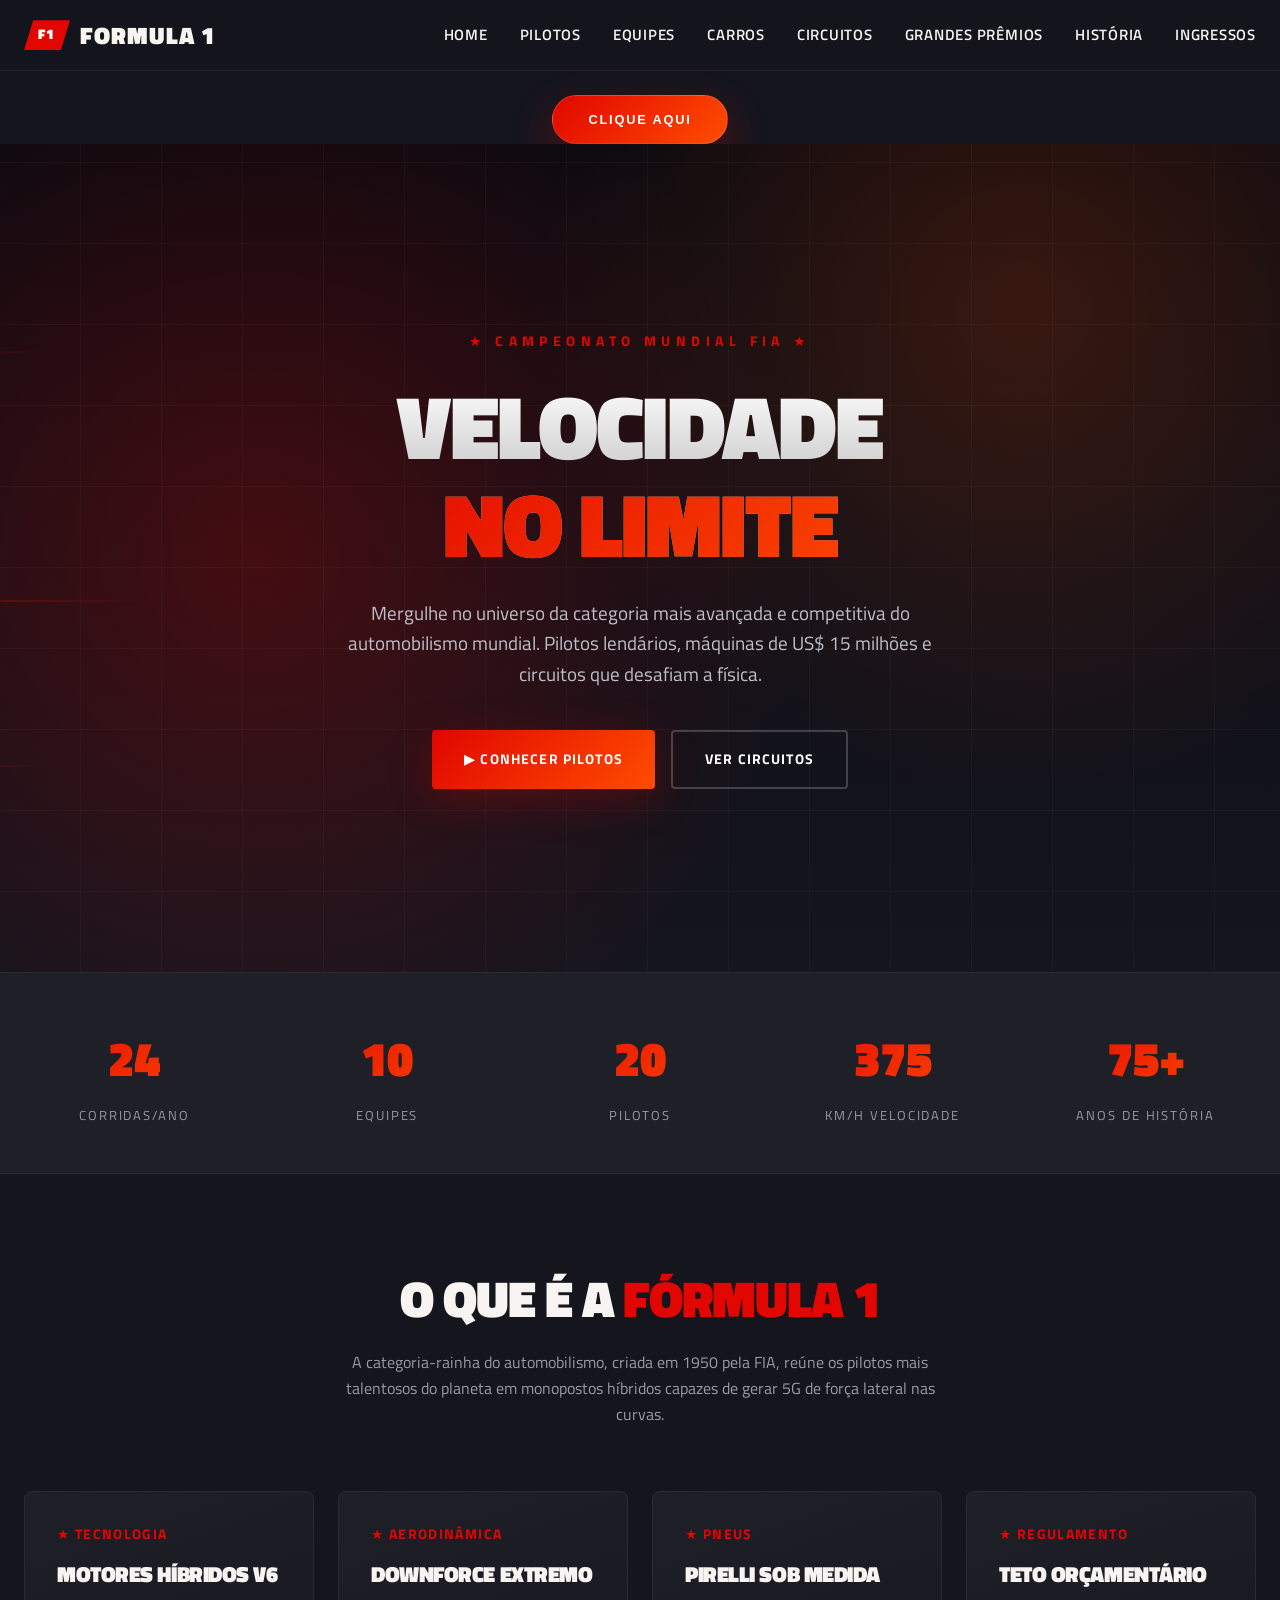
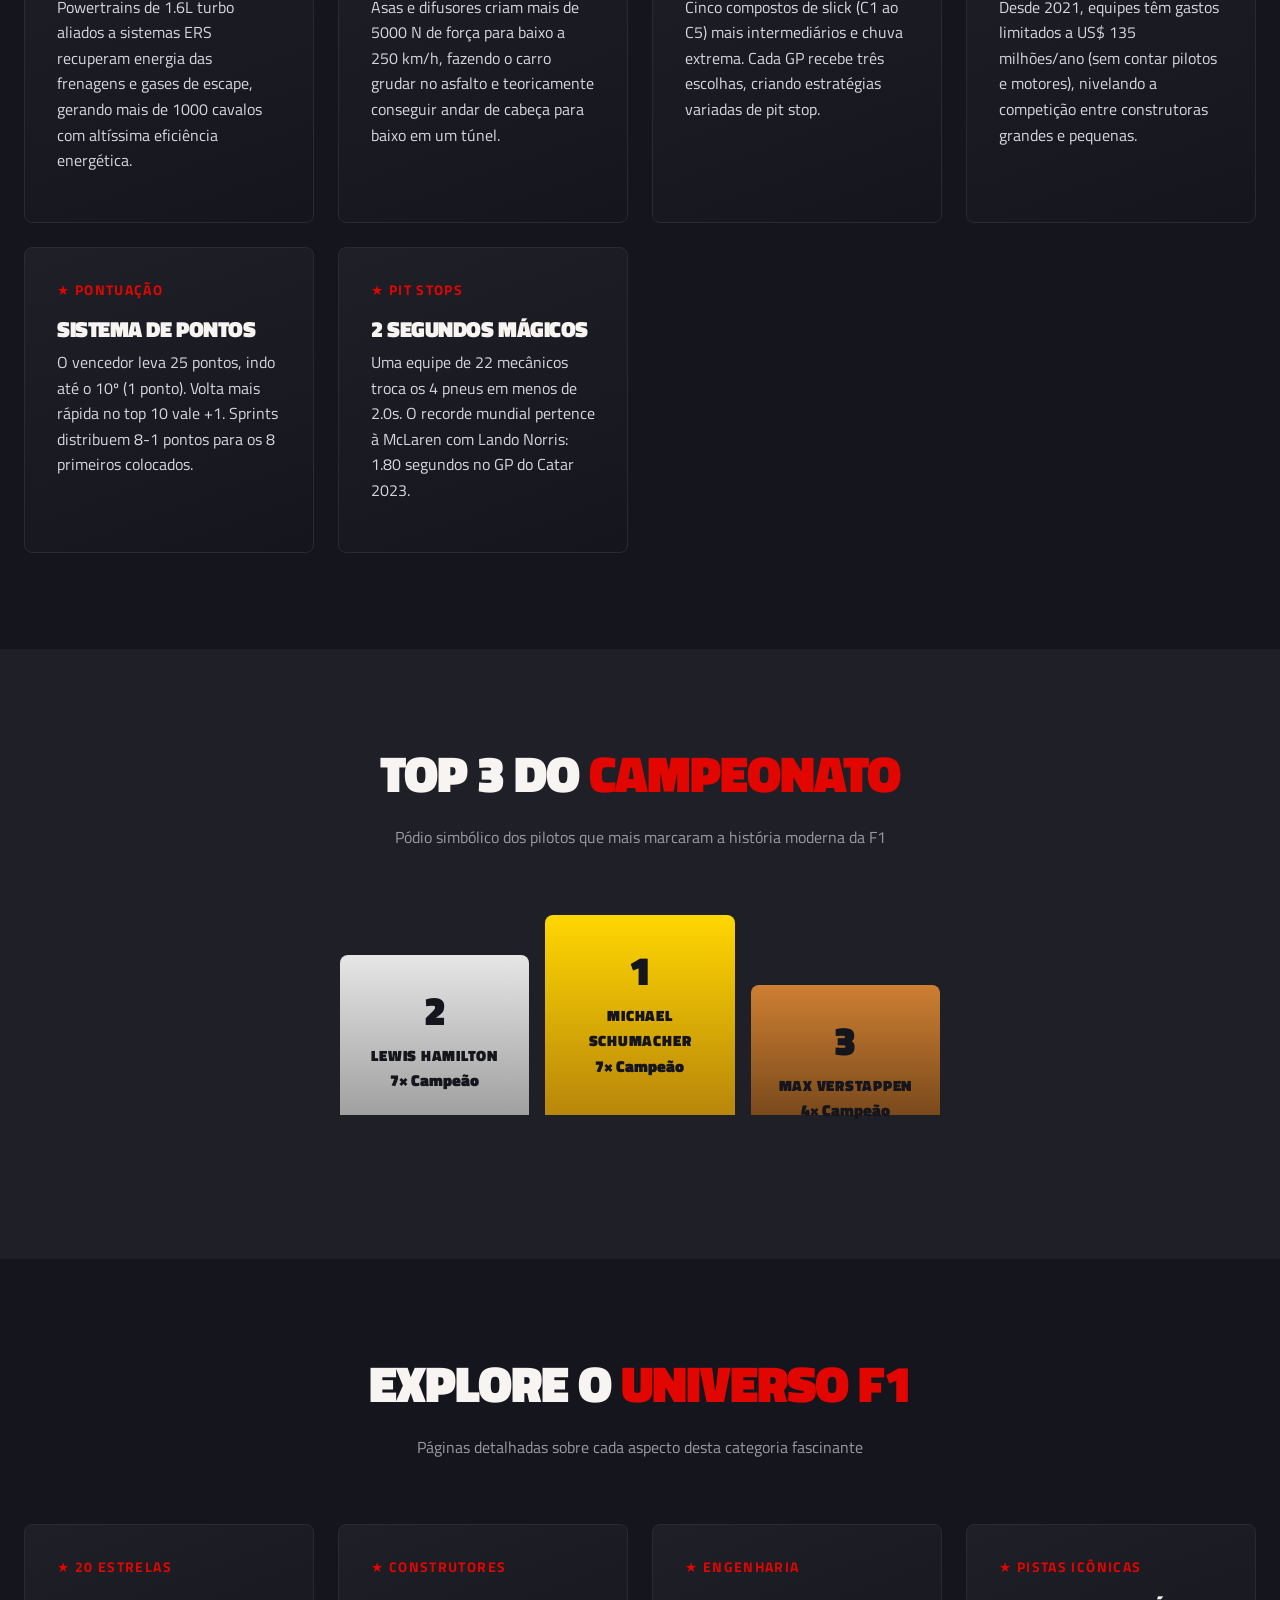
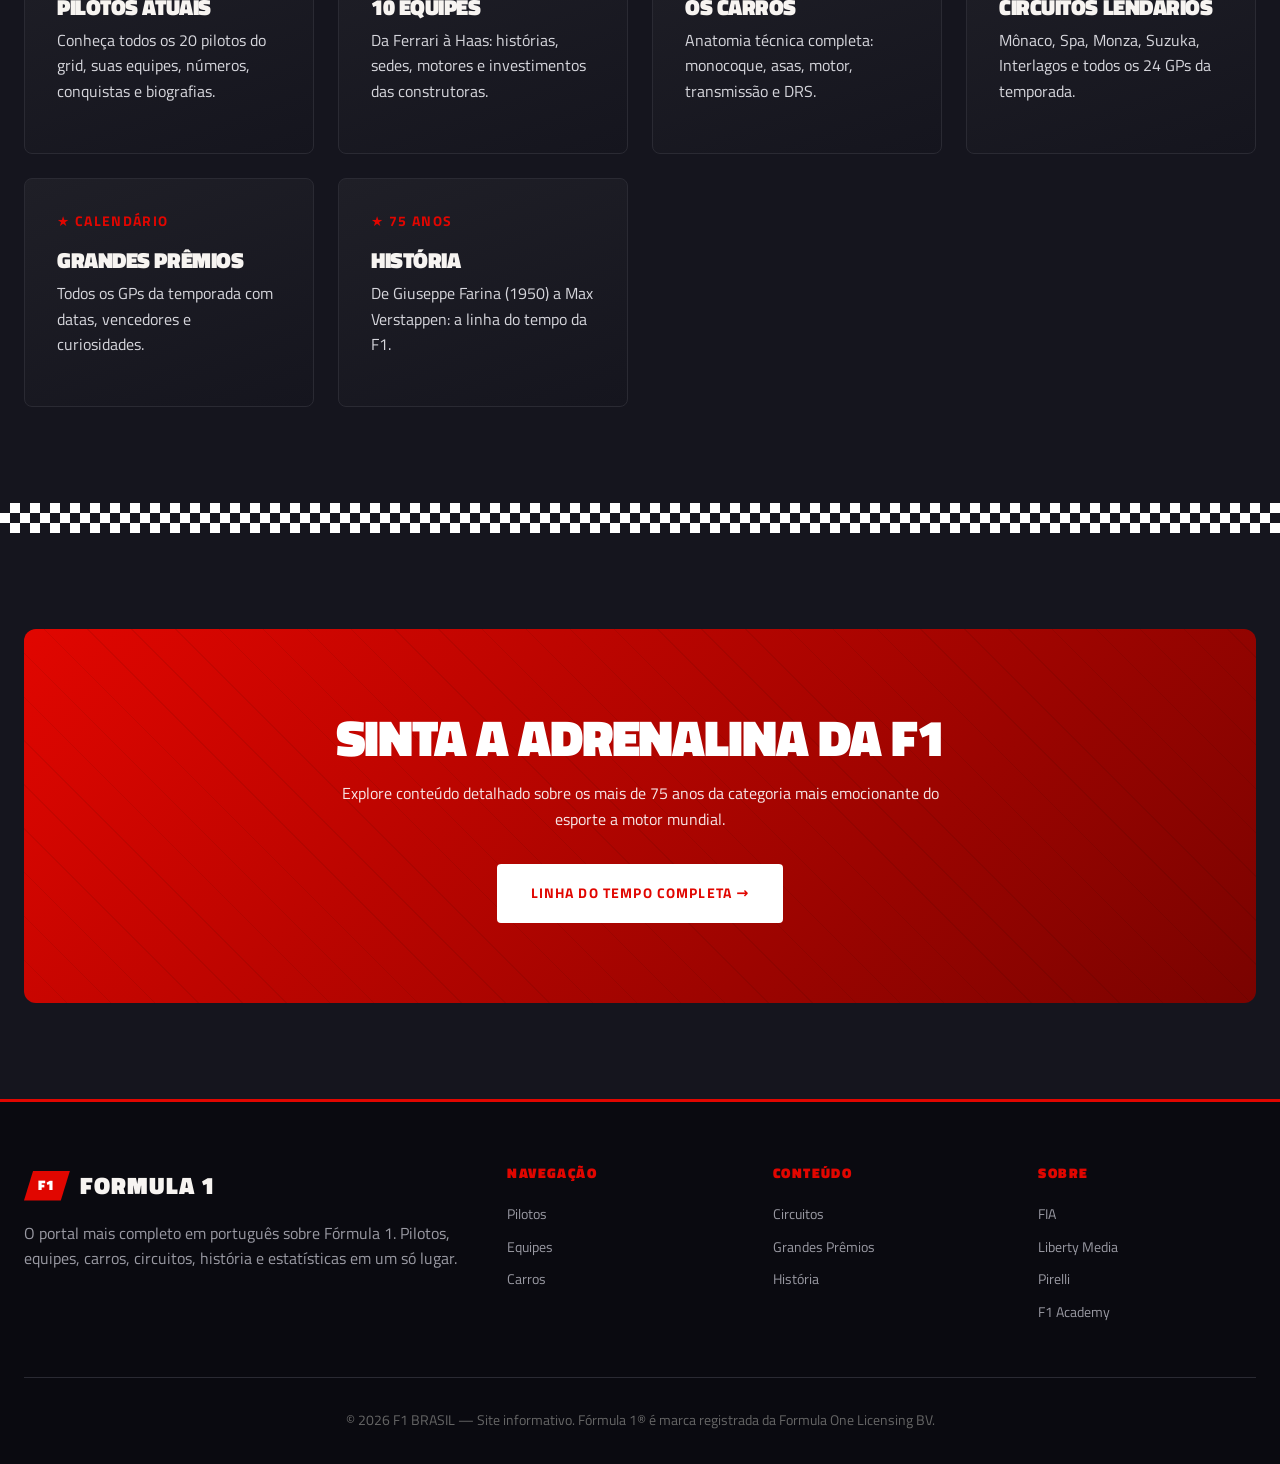
==== Projeto Fórmula 1 (com php)/Projeto Fórmula 1 (com php)/index.html @ 18ba8505 "Fórmula 1" ====
<!DOCTYPE html>
<html lang="pt-BR">
<head>
<meta charset="UTF-8">
<meta name="viewport" content="width=device-width,initial-scale=1">
<title>F1 BRASIL — O Universo Completo da Fórmula 1</title>
<meta name="description" content="Tudo sobre Fórmula 1: pilotos, equipes, carros, circuitos, grandes prêmios, história e estatísticas da categoria mais rápida do automobilismo mundial.">
<link rel="stylesheet" href="css/style.css">
<link rel="preconnect" href="https://fonts.googleapis.com">
<link href="https://fonts.googleapis.com/css2?family=Titillium+Web:wght@400;600;700;900&display=swap" rel="stylesheet">
</head>
<body>

<nav class="nav">
  <div class="nav-inner">
    <input type="checkbox" id="nav-toggle" class="nav-toggle" aria-label="Abrir menu">
    <a href="index.html" class="logo"><span class="logo-mark">F1</span>FORMULA 1</a>
    <ul class="nav-links">
      <li><a href="index.html">Home</a></li>
      <li><a href="pages/pilotos.html">Pilotos</a></li>
      <li><a href="pages/equipes.html">Equipes</a></li>
      <li><a href="pages/carros.html">Carros</a></li>
      <li><a href="pages/circuitos.html">Circuitos</a></li>
      <li><a href="pages/premios.html">Grandes Prêmios</a></li>
      <li><a href="pages/historia.html">História</a></li>
      <li><a href="index.php">Ingressos</a></li>
    </ul>
    <label for="nav-toggle" class="nav-burger" aria-hidden="true"><span></span><span></span><span></span></label>
  </div>
</nav>

<audio autoplay loop>
  <source src="audio/formula-1-theme-live-in-concert-by-brian-tyler-brian-tyler-are-we-dreaming-yo_GP6mYaAu.mp3" type="audio/mpeg">
  Seu navegador não suporta áudio.
</audio>



<div style="display:flex;justify-content:center; padding: 1.5rem 1rem 0;">
  <button type="button" id="botao-clique" class="btn btn-primary btn-callout">Clique aqui</button>
</div>

<header class="hero">
  <div class="speed-lines"><span></span><span></span><span></span><span></span></div>
  <div class="hero-content">
    <span class="eyebrow">★ Campeonato Mundial FIA ★</span>
    <h1>VELOCIDADE<span>NO LIMITE</span></h1>
    <p class="hero-sub">Mergulhe no universo da categoria mais avançada e competitiva do automobilismo mundial. Pilotos lendários, máquinas de US$ 15 milhões e circuitos que desafiam a física.</p>
    <div class="btn-group">
      <a href="pages/pilotos.html" class="btn btn-primary">▶ Conhecer Pilotos</a>
      <a href="pages/circuitos.html" class="btn btn-ghost">Ver Circuitos</a>
    </div>
  </div>
</header>

<section class="stats">
  <div class="container stats-grid">
    <div><div class="stat-num">24</div><div class="stat-label">Corridas/Ano</div></div>
    <div><div class="stat-num">10</div><div class="stat-label">Equipes</div></div>
    <div><div class="stat-num">20</div><div class="stat-label">Pilotos</div></div>
    <div><div class="stat-num">375</div><div class="stat-label">Km/h Velocidade</div></div>
    <div><div class="stat-num">75+</div><div class="stat-label">Anos de História</div></div>
  </div>
</section>

<section>
  <div class="container">
    <div class="section-head">
      <h2>O Que É a <span>Fórmula 1</span></h2>
      <p>A categoria-rainha do automobilismo, criada em 1950 pela FIA, reúne os pilotos mais talentosos do planeta em monopostos híbridos capazes de gerar 5G de força lateral nas curvas.</p>
    </div>
    <div class="grid grid-3">
      <div class="card">
        <div class="meta">★ Tecnologia</div>
        <h3>Motores Híbridos V6</h3>
        <p>Powertrains de 1.6L turbo aliados a sistemas ERS recuperam energia das frenagens e gases de escape, gerando mais de 1000 cavalos com altíssima eficiência energética.</p>
      </div>
      <div class="card">
        <div class="meta">★ Aerodinâmica</div>
        <h3>Downforce Extremo</h3>
        <p>Asas e difusores criam mais de 5000 N de força para baixo a 250 km/h, fazendo o carro grudar no asfalto e teoricamente conseguir andar de cabeça para baixo em um túnel.</p>
      </div>
      <div class="card">
        <div class="meta">★ Pneus</div>
        <h3>Pirelli Sob Medida</h3>
        <p>Cinco compostos de slick (C1 ao C5) mais intermediários e chuva extrema. Cada GP recebe três escolhas, criando estratégias variadas de pit stop.</p>
      </div>
      <div class="card">
        <div class="meta">★ Regulamento</div>
        <h3>Teto Orçamentário</h3>
        <p>Desde 2021, equipes têm gastos limitados a US$ 135 milhões/ano (sem contar pilotos e motores), nivelando a competição entre construtoras grandes e pequenas.</p>
      </div>
      <div class="card">
        <div class="meta">★ Pontuação</div>
        <h3>Sistema de Pontos</h3>
        <p>O vencedor leva 25 pontos, indo até o 10º (1 ponto). Volta mais rápida no top 10 vale +1. Sprints distribuem 8-1 pontos para os 8 primeiros colocados.</p>
      </div>
      <div class="card">
        <div class="meta">★ Pit Stops</div>
        <h3>2 Segundos Mágicos</h3>
        <p>Uma equipe de 22 mecânicos troca os 4 pneus em menos de 2.0s. O recorde mundial pertence à McLaren com Lando Norris: 1.80 segundos no GP do Catar 2023.</p>
      </div>
    </div>
  </div>
</section>

<section style="background:var(--carbon)">
  <div class="container">
    <div class="section-head">
      <h2>Top 3 do <span>Campeonato</span></h2>
      <p>Pódio simbólico dos pilotos que mais marcaram a história moderna da F1</p>
    </div>
    <div class="podium">
      <div class="step silver"><span class="pos">2</span><span class="name">Lewis Hamilton</span><br>7× Campeão</div>
      <div class="step gold"><span class="pos">1</span><span class="name">Michael Schumacher</span><br>7× Campeão</div>
      <div class="step bronze"><span class="pos">3</span><span class="name">Max Verstappen</span><br>4× Campeão</div>
    </div>
  </div>
</section>

<section>
  <div class="container">
    <div class="section-head">
      <h2>Explore o <span>Universo F1</span></h2>
      <p>Páginas detalhadas sobre cada aspecto desta categoria fascinante</p>
    </div>
    <div class="grid grid-3">
      <a href="pages/pilotos.html" class="card"><div class="meta">★ 20 Estrelas</div><h3>Pilotos Atuais</h3><p>Conheça todos os 20 pilotos do grid, suas equipes, números, conquistas e biografias.</p></a>
      <a href="pages/equipes.html" class="card"><div class="meta">★ Construtores</div><h3>10 Equipes</h3><p>Da Ferrari à Haas: histórias, sedes, motores e investimentos das construtoras.</p></a>
      <a href="pages/carros.html" class="card"><div class="meta">★ Engenharia</div><h3>Os Carros</h3><p>Anatomia técnica completa: monocoque, asas, motor, transmissão e DRS.</p></a>
      <a href="pages/circuitos.html" class="card"><div class="meta">★ Pistas Icônicas</div><h3>Circuitos Lendários</h3><p>Mônaco, Spa, Monza, Suzuka, Interlagos e todos os 24 GPs da temporada.</p></a>
      <a href="pages/premios.html" class="card"><div class="meta">★ Calendário</div><h3>Grandes Prêmios</h3><p>Todos os GPs da temporada com datas, vencedores e curiosidades.</p></a>
      <a href="pages/historia.html" class="card"><div class="meta">★ 75 Anos</div><h3>História</h3><p>De Giuseppe Farina (1950) a Max Verstappen: a linha do tempo da F1.</p></a>
    </div>
  </div>
</section>

<div class="checkered"></div>

<section>
  <div class="container">
    <div class="cta">
      <h2>Sinta a Adrenalina da F1</h2>
      <p>Explore conteúdo detalhado sobre os mais de 75 anos da categoria mais emocionante do esporte a motor mundial.</p>
      <a href="pages/historia.html" class="btn btn-ghost" style="background:#fff;color:#e10600;border-color:#fff">Linha do Tempo Completa →</a>
    </div>
  </div>
</section>

<footer>
  <div class="container">
    <div class="footer-grid">
      <div>
        <div class="logo"><span class="logo-mark">F1</span>FORMULA 1</div>
        <p style="margin-top:1rem;color:#9a9aa3">O portal mais completo em português sobre Fórmula 1. Pilotos, equipes, carros, circuitos, história e estatísticas em um só lugar.</p>
      </div>
      <div><h4>Navegação</h4><ul><li><a href="pages/pilotos.html">Pilotos</a></li><li><a href="pages/equipes.html">Equipes</a></li><li><a href="pages/carros.html">Carros</a></li></ul></div>
      <div><h4>Conteúdo</h4><ul><li><a href="pages/circuitos.html">Circuitos</a></li><li><a href="pages/premios.html">Grandes Prêmios</a></li><li><a href="pages/historia.html">História</a></li></ul></div>
      <div><h4>Sobre</h4><ul><li>FIA</li><li>Liberty Media</li><li>Pirelli</li><li>F1 Academy</li></ul></div>
    </div>
    <div class="footer-bot">© 2026 F1 BRASIL — Site informativo. Fórmula 1® é marca registrada da Formula One Licensing BV.</div>
  </div>
</footer>


<script src="js/main.js"></script>

</body>
</html>
---- Projeto Fórmula 1 (com php)/Projeto Fórmula 1 (com php)/css/style.css ----
/* ============ RESET & BASE ============ */
*,*::before,*::after{box-sizing:border-box;margin:0;padding:0}
html{scroll-behavior:smooth}
:root{
  --red:#e10600;
  --red-dark:#b30500;
  --black:#15151e;
  --carbon:#1f1f27;
  --grey:#38383f;
  --light:#f7f4f1;
  --white:#ffffff;
  --gold:#ffd700;
  --silver:#c0c0c0;
  --bronze:#cd7f32;
  --grad:linear-gradient(135deg,#e10600 0%,#ff4d00 100%);
  --grad-dark:linear-gradient(135deg,#15151e 0%,#38383f 100%);
  --shadow:0 10px 40px rgba(225,6,0,.25);
  --font-display:"Titillium Web","Segoe UI",system-ui,sans-serif;
}
body{
  font-family:var(--font-display);
  background:var(--black);
  color:var(--light);
  line-height:1.6;
  overflow-x:hidden;
}
img{max-width:100%;display:block}
a{color:inherit;text-decoration:none;transition:color .25s}
a:hover{color:var(--red)}
h1,h2,h3,h4{font-weight:900;letter-spacing:-.02em;line-height:1.1;text-transform:uppercase}
h1{font-size:clamp(2.5rem,7vw,6rem)}
h2{font-size:clamp(1.8rem,4vw,3.2rem);margin-bottom:1.5rem}
h3{font-size:1.4rem}
p{margin-bottom:1rem;color:#d6d6dc}
.container{max-width:1280px;margin:0 auto;padding:0 1.5rem}
section{padding:6rem 0;position:relative}

/* ============ NAV ============ */
.nav{
  position:sticky;top:0;z-index:100;
  background:rgba(21,21,30,.92);
  backdrop-filter:blur(14px);
  border-bottom:1px solid rgba(255,255,255,.06);
}
.nav-inner{
  display:flex;align-items:center;justify-content:space-between;
  padding:1rem 1.5rem;max-width:1400px;margin:0 auto;position:relative;
}
.logo{display:flex;align-items:center;gap:.6rem;font-size:1.5rem;font-weight:900;letter-spacing:.05em}
.logo-mark{
  width:46px;height:30px;background:var(--red);
  clip-path:polygon(20% 0,100% 0,80% 100%,0 100%);
  display:grid;place-items:center;color:#fff;font-size:.85rem;font-weight:900;
}
.nav-toggle{display:none}
.nav-burger{display:none;flex-direction:column;justify-content:center;gap:5px;width:42px;height:42px;padding:9px;cursor:pointer;border:1px solid #2a2a33;border-radius:8px}
.nav-burger span{display:block;height:2px;background:#fff;border-radius:2px;transition:transform .3s,opacity .3s}
.nav-toggle:checked ~ .nav-burger span:nth-child(1){transform:translateY(7px) rotate(45deg)}
.nav-toggle:checked ~ .nav-burger span:nth-child(2){opacity:0}
.nav-toggle:checked ~ .nav-burger span:nth-child(3){transform:translateY(-7px) rotate(-45deg)}
.nav-links{display:flex;gap:2rem;list-style:none;font-weight:600;font-size:.95rem;text-transform:uppercase;letter-spacing:.05em}
.nav-links a{position:relative;padding-bottom:.3rem}
.nav-links a::after{content:"";position:absolute;left:0;bottom:0;width:0;height:2px;background:var(--red);transition:width .3s}
.nav-links a:hover::after{width:100%}

/* ============ HERO ============ */
.hero{
  min-height:92vh;
  display:grid;place-items:center;
  background:
    radial-gradient(circle at 20% 50%, rgba(225,6,0,.25), transparent 50%),
    radial-gradient(circle at 80% 20%, rgba(255,77,0,.18), transparent 40%),
    linear-gradient(180deg,#0a0a10 0%, #15151e 100%);
  position:relative;overflow:hidden;text-align:center;
}
.hero::before{
  content:"";position:absolute;inset:0;
  background-image:
    repeating-linear-gradient(90deg,transparent 0 80px,rgba(255,255,255,.03) 80px 81px),
    repeating-linear-gradient(0deg,transparent 0 80px,rgba(255,255,255,.03) 80px 81px);
  pointer-events:none;
}
.hero-content{position:relative;z-index:2;padding:2rem}
.eyebrow{
  display:inline-block;color:var(--red);
  font-weight:700;letter-spacing:.4em;font-size:.85rem;
  margin-bottom:1.5rem;text-transform:uppercase;
}
.hero h1{
  background:linear-gradient(180deg,#fff 0%,#999 100%);
  -webkit-background-clip:text;background-clip:text;color:transparent;
  margin-bottom:1.5rem;
}
.hero h1 span{
  display:block;background:var(--grad);
  -webkit-background-clip:text;background-clip:text;color:transparent;
}
.hero-sub{font-size:1.2rem;max-width:640px;margin:0 auto 2.5rem;color:#bfbfc7}
.btn-group{display:flex;gap:1rem;justify-content:center;flex-wrap:wrap}
.btn{
  display:inline-flex;align-items:center;gap:.6rem;
  padding:1rem 2rem;font-weight:700;letter-spacing:.08em;
  text-transform:uppercase;font-size:.9rem;
  border-radius:4px;border:none;cursor:pointer;transition:all .25s;
}
.btn-primary{background:var(--grad);color:#fff;box-shadow:var(--shadow)}
.btn-primary:hover{transform:translateY(-3px);color:#fff;box-shadow:0 14px 50px rgba(225,6,0,.4)}
.btn-ghost{background:transparent;color:#fff;border:2px solid rgba(255,255,255,.2)}
.btn-ghost:hover{border-color:var(--red);color:#fff;background:rgba(225,6,0,.1)}

.btn-callout{
  margin: 0 auto;
  padding: 1rem 2.2rem;
  border-radius: 999px;
  border: 1px solid rgba(255,255,255,.14);
  letter-spacing: .14em;
  font-size: .8rem;
  position: relative;
  overflow: hidden;
  box-shadow: 0 18px 40px rgba(225,6,0,.35);
}

.btn-callout::before{
  content: "";
  position: absolute;
  inset: 0;
  background: linear-gradient(120deg, transparent 0%, rgba(255,255,255,.28) 50%, transparent 100%);
  transform: translateX(-140%);
  transition: transform .6s ease;
}

.btn-callout:hover::before{
  transform: translateX(140%);
}

/* speed lines decoration */
.speed-lines{position:absolute;top:0;left:0;right:0;bottom:0;pointer-events:none;opacity:.4}
.speed-lines span{
  position:absolute;height:2px;background:linear-gradient(90deg,transparent,var(--red),transparent);
  width:300px;animation:speed 4s linear infinite;
}
.speed-lines span:nth-child(1){top:25%;left:-20%;animation-delay:0s}
.speed-lines span:nth-child(2){top:55%;left:-20%;animation-delay:1s;width:400px}
.speed-lines span:nth-child(3){top:75%;left:-20%;animation-delay:2.5s}
.speed-lines span:nth-child(4){top:40%;left:-20%;animation-delay:.5s;width:250px}
@keyframes speed{from{transform:translateX(0)}to{transform:translateX(140vw)}}

/* ============ STATS STRIP ============ */
.stats{background:var(--carbon);padding:3rem 0;border-top:1px solid #2a2a33;border-bottom:1px solid #2a2a33}
.stats-grid{display:grid;grid-template-columns:repeat(auto-fit,minmax(180px,1fr));gap:2rem;text-align:center}
.stat-num{font-size:3rem;font-weight:900;background:var(--grad);-webkit-background-clip:text;background-clip:text;color:transparent}
.stat-label{text-transform:uppercase;letter-spacing:.15em;font-size:.8rem;color:#9a9aa3;margin-top:.4rem}

/* ============ SECTION HEADER ============ */
.section-head{text-align:center;margin-bottom:4rem}
.section-head h2 span{color:var(--red)}
.section-head p{max-width:640px;margin:0 auto;color:#9a9aa3}

/* ============ CARDS GRID ============ */
.grid{display:grid;gap:1.5rem}
.grid-3{grid-template-columns:repeat(auto-fit,minmax(280px,1fr))}
.grid-4{grid-template-columns:repeat(auto-fit,minmax(240px,1fr))}

.card{
  background:linear-gradient(160deg,#1f1f27 0%,#15151e 100%);
  border:1px solid #2a2a33;border-radius:8px;
  padding:2rem;position:relative;overflow:hidden;
  transition:transform .3s, border-color .3s, box-shadow .3s;
}
.card::before{
  content:"";position:absolute;top:0;left:0;width:4px;height:100%;
  background:var(--grad);transform:scaleY(0);transform-origin:top;transition:transform .35s;
}
.card:hover{transform:translateY(-6px);border-color:var(--red);box-shadow:0 20px 50px rgba(0,0,0,.5)}
.card:hover::before{transform:scaleY(1)}
.card h3{margin-bottom:.5rem}
.card .meta{color:var(--red);font-weight:700;font-size:.85rem;text-transform:uppercase;letter-spacing:.1em;margin-bottom:1rem}

/* ============ DRIVER CARDS ============ */
.driver-card{
  background:linear-gradient(180deg,#1f1f27 60%, #15151e 100%);
  border-radius:10px;overflow:hidden;border:1px solid #2a2a33;
  position:relative;transition:transform .3s,box-shadow .3s;
}
.driver-card:hover{transform:translateY(-8px);box-shadow:0 25px 60px rgba(0,0,0,.6)}
.driver-num{
  font-size:7rem;font-weight:900;line-height:1;
  position:absolute;top:1rem;right:1.2rem;
  color:rgba(255,255,255,.08);font-style:italic;
}
.driver-flag{
  display:inline-block;padding:.25rem .7rem;background:var(--red);color:#fff;
  border-radius:3px;font-size:.7rem;font-weight:700;letter-spacing:.15em;margin-bottom:.7rem;
}
.driver-body{padding:1.8rem;position:relative;z-index:2}
.driver-body h3{font-size:1.6rem;margin-bottom:.2rem}
.driver-team{color:#9a9aa3;font-size:.9rem;margin-bottom:1.2rem;text-transform:uppercase;letter-spacing:.1em}
.driver-stats{display:grid;grid-template-columns:repeat(3,1fr);gap:.6rem;border-top:1px solid #2a2a33;padding-top:1rem;margin-top:1rem}
.driver-stats div{text-align:center}
.driver-stats strong{display:block;color:var(--red);font-size:1.3rem}
.driver-stats span{font-size:.7rem;color:#9a9aa3;text-transform:uppercase;letter-spacing:.1em}

/* ============ TEAM CARDS ============ */
.team-card{
  display:flex;align-items:center;gap:1.5rem;
  background:#1f1f27;padding:1.5rem;border-radius:8px;border-left:6px solid var(--accent,var(--red));
  transition:transform .25s;
}
.team-card:hover{transform:translateX(6px)}
.team-color{
  width:70px;height:70px;border-radius:8px;
  background:var(--accent,var(--red));flex-shrink:0;
  display:grid;place-items:center;font-weight:900;color:#fff;font-size:1.2rem;
}
.team-info h3{font-size:1.15rem;margin-bottom:.2rem}
.team-info p{margin:0;font-size:.85rem;color:#9a9aa3}

/* ============ CIRCUIT / TRACK CARDS ============ */
.track-card{
  background:linear-gradient(135deg,#1f1f27,#15151e);
  border-radius:8px;padding:2rem;border:1px solid #2a2a33;
  position:relative;overflow:hidden;
}
.track-card .flag{font-size:2.5rem;margin-bottom:1rem}
.track-card h3{margin-bottom:.3rem}
.track-card .location{color:var(--red);font-weight:700;font-size:.85rem;text-transform:uppercase;letter-spacing:.1em;margin-bottom:1rem}
.track-card .specs{display:grid;grid-template-columns:1fr 1fr;gap:.7rem;border-top:1px solid #2a2a33;padding-top:1rem;margin-top:1rem;font-size:.85rem}
.track-card .specs div span{color:#9a9aa3;display:block;font-size:.7rem;text-transform:uppercase;letter-spacing:.1em}
.track-card .specs div strong{color:#fff;font-size:1rem}

/* svg track illustration */
.track-svg{width:100%;height:120px;margin-bottom:1rem}
.track-svg path{fill:none;stroke:var(--red);stroke-width:3;stroke-linecap:round;stroke-linejoin:round}

/* ============ PODIUM ============ */
.podium{display:flex;justify-content:center;align-items:flex-end;gap:1rem;margin:3rem auto;max-width:600px}
.step{
  flex:1;text-align:center;padding:1.5rem 1rem;
  border-radius:8px 8px 0 0;color:#15151e;font-weight:900;
}
.step.gold{background:linear-gradient(180deg,#ffd700,#b8860b);height:200px}
.step.silver{background:linear-gradient(180deg,#e6e6e6,#a0a0a0);height:160px}
.step.bronze{background:linear-gradient(180deg,#cd7f32,#7a4a1c);height:130px}
.step .pos{font-size:2.5rem;display:block}
.step .name{font-size:.95rem;margin-top:.5rem;text-transform:uppercase;letter-spacing:.05em}

/* ============ CAR ANATOMY ============ */
.anatomy{
  background:linear-gradient(135deg,#0a0a10,#1f1f27);
  padding:3rem;border-radius:12px;border:1px solid #2a2a33;
}
.anatomy-grid{display:grid;grid-template-columns:repeat(auto-fit,minmax(220px,1fr));gap:1.5rem;margin-top:2rem}
.anatomy-item{padding:1.2rem;background:#15151e;border-radius:6px;border-top:3px solid var(--red)}
.anatomy-item h4{color:var(--red);text-transform:uppercase;letter-spacing:.1em;font-size:.85rem;margin-bottom:.5rem}
.anatomy-item p{font-size:.9rem;margin:0;color:#c5c5cc}

/* ============ TIMELINE ============ */
.timeline{position:relative;padding-left:2rem;border-left:3px solid var(--red);margin:2rem 0}
.timeline-item{position:relative;padding-bottom:2rem;padding-left:1.5rem}
.timeline-item::before{
  content:"";position:absolute;left:-2.6rem;top:.4rem;
  width:18px;height:18px;border-radius:50%;background:var(--red);
  box-shadow:0 0 0 4px var(--black),0 0 0 6px var(--red);
}
.timeline-item .year{color:var(--red);font-weight:900;font-size:1.3rem}
.timeline-item h4{margin:.3rem 0;font-size:1.1rem;text-transform:uppercase}
.timeline-item p{font-size:.95rem;color:#bfbfc7}

/* ============ TABLE ============ */
.table-wrap{overflow-x:auto;border-radius:8px;border:1px solid #2a2a33}
table{width:100%;border-collapse:collapse;background:#1f1f27;min-width:600px}
th,td{padding:1rem 1.2rem;text-align:left;border-bottom:1px solid #2a2a33}
th{background:#15151e;text-transform:uppercase;letter-spacing:.1em;font-size:.8rem;color:var(--red)}
tr:hover td{background:rgba(225,6,0,.05)}
td.pos{font-weight:900;color:var(--red)}

/* ============ FLAG STRIP ============ */
.checkered{
  height:30px;
  background-image:
    linear-gradient(45deg,#fff 25%,transparent 25%),
    linear-gradient(-45deg,#fff 25%,transparent 25%),
    linear-gradient(45deg,transparent 75%,#fff 75%),
    linear-gradient(-45deg,transparent 75%,#fff 75%);
  background-size:20px 20px;
  background-position:0 0,0 10px,10px -10px,10px 0;
  background-color:#15151e;
}

/* ============ CTA BLOCK ============ */
.cta{
  background:linear-gradient(135deg,var(--red) 0%,#7a0300 100%);
  padding:5rem 2rem;border-radius:12px;text-align:center;
  position:relative;overflow:hidden;
}
.cta::before{
  content:"";position:absolute;inset:0;
  background-image:repeating-linear-gradient(45deg,transparent 0 30px,rgba(0,0,0,.07) 30px 31px);
}
.cta > *{position:relative;z-index:2}
.cta h2{color:#fff;margin-bottom:1rem}
.cta p{color:rgba(255,255,255,.9);max-width:600px;margin:0 auto 2rem}

/* ============ FOOTER ============ */
footer{
  background:#0a0a10;padding:4rem 0 2rem;border-top:3px solid var(--red);
}
.footer-grid{display:grid;grid-template-columns:2fr 1fr 1fr 1fr;gap:3rem;margin-bottom:3rem}
.footer-grid h4{color:var(--red);text-transform:uppercase;letter-spacing:.1em;font-size:.9rem;margin-bottom:1rem}
.footer-grid ul{list-style:none}
.footer-grid li{padding:.3rem 0;color:#9a9aa3;font-size:.9rem}
.footer-grid li a:hover{color:var(--red)}
.footer-bot{text-align:center;padding-top:2rem;border-top:1px solid #2a2a33;color:#666;font-size:.85rem}

/* ============ RESPONSIVE ============ */
@media(max-width:768px){
  .nav-burger{display:flex}
  .nav-links{position:absolute;top:100%;left:0;right:0;flex-direction:column;gap:0;background:#0d0d12;border-top:1px solid #2a2a33;padding:0 1.25rem;max-height:0;overflow:hidden;transition:max-height .35s ease,padding .35s ease}
  .nav-links li{border-bottom:1px solid #22222a}
  .nav-links li:last-child{border-bottom:none}
  .nav-links a{display:block;padding:.95rem 0}
  .nav-toggle:checked ~ .nav-links{max-height:34rem;padding:.25rem 1.25rem .9rem}
  section{padding:4rem 0}
  .footer-grid{grid-template-columns:1fr 1fr;gap:2rem}
  .podium{max-width:100%}
  .step.gold{height:170px}.step.silver{height:140px}.step.bronze{height:110px}
}
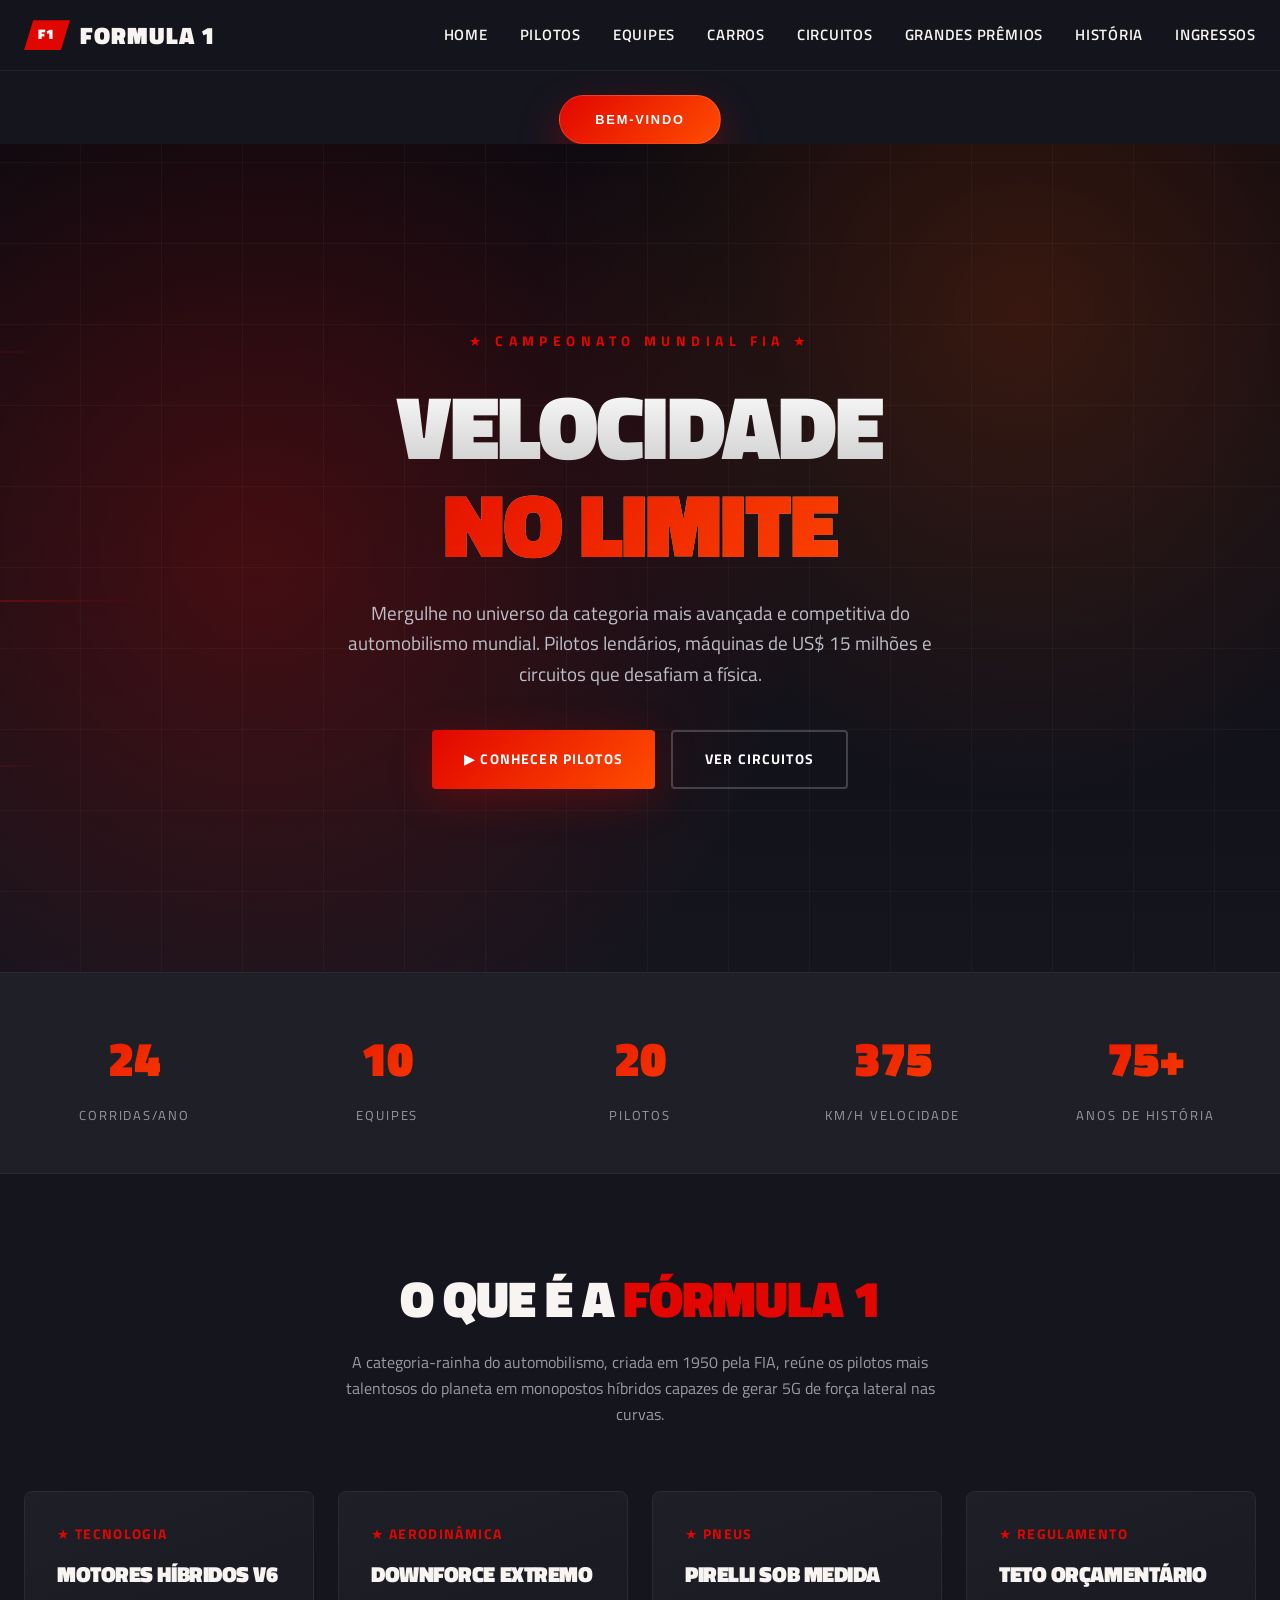
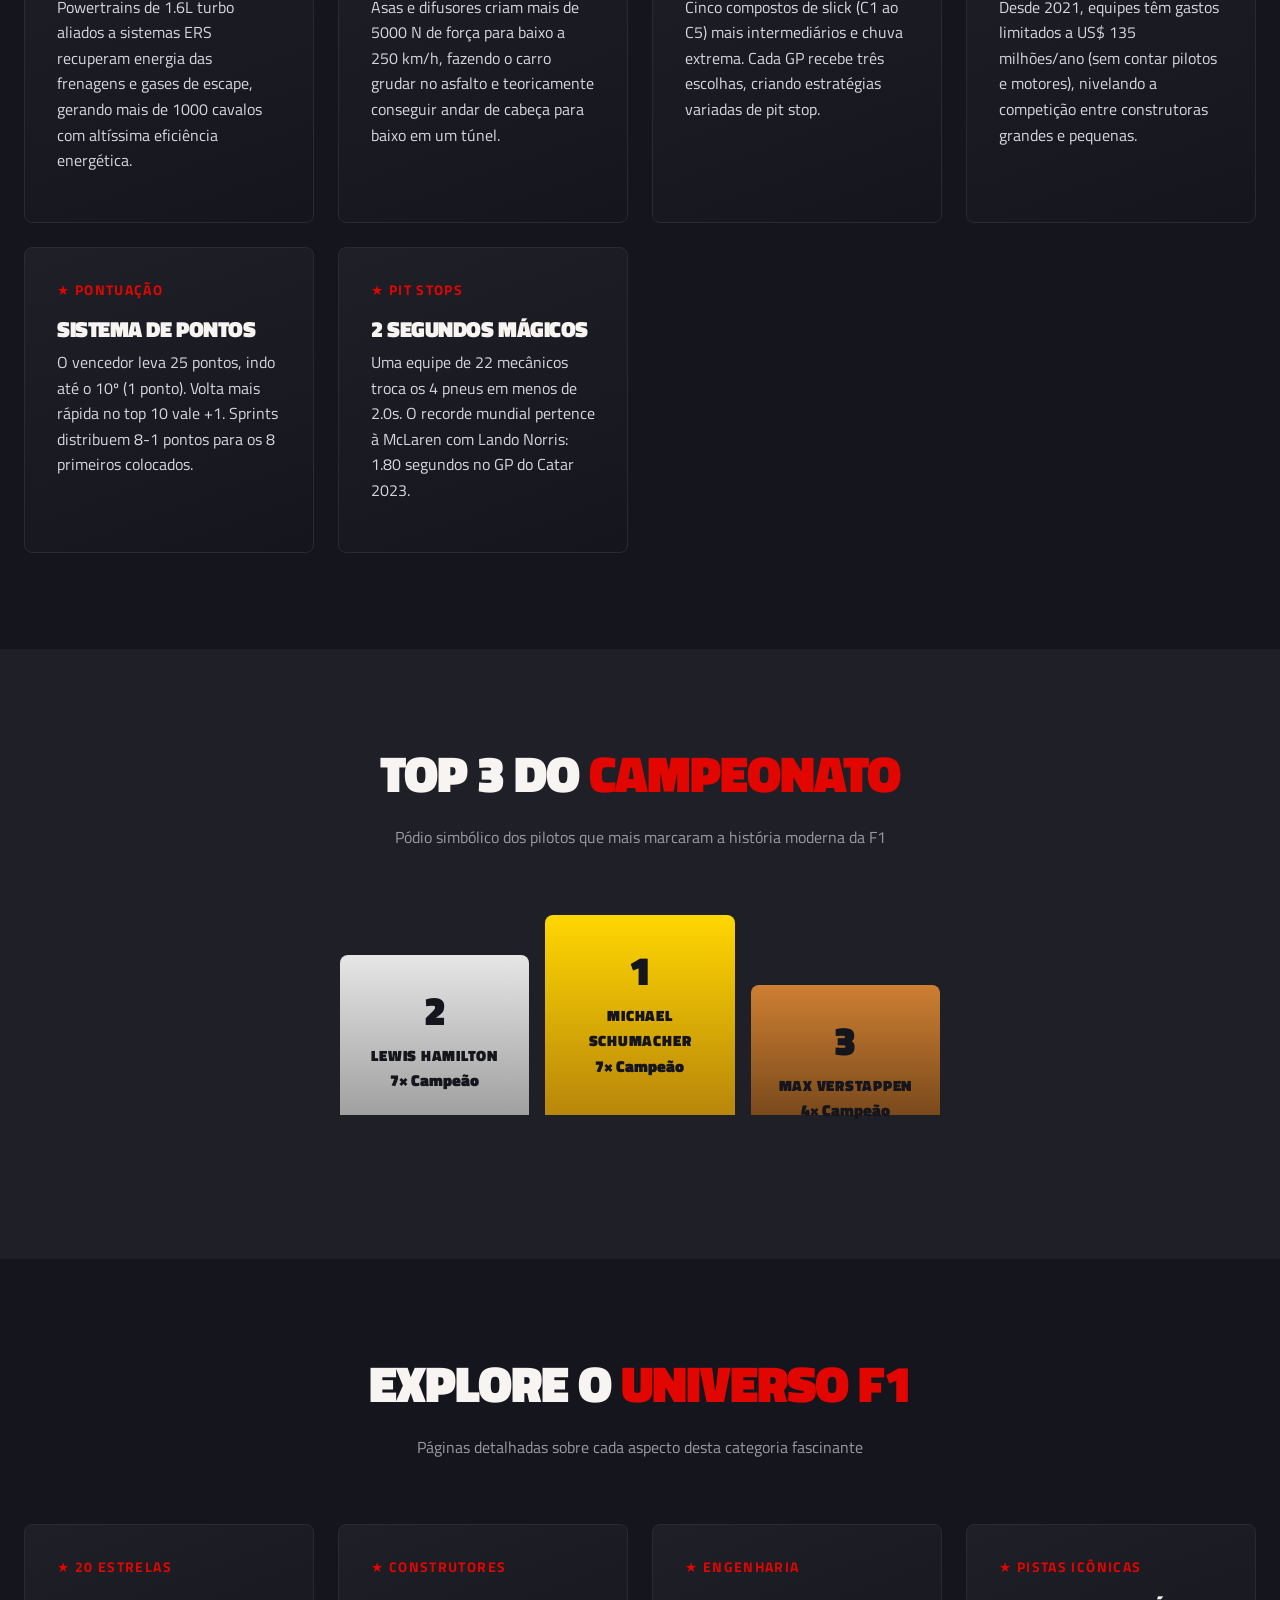
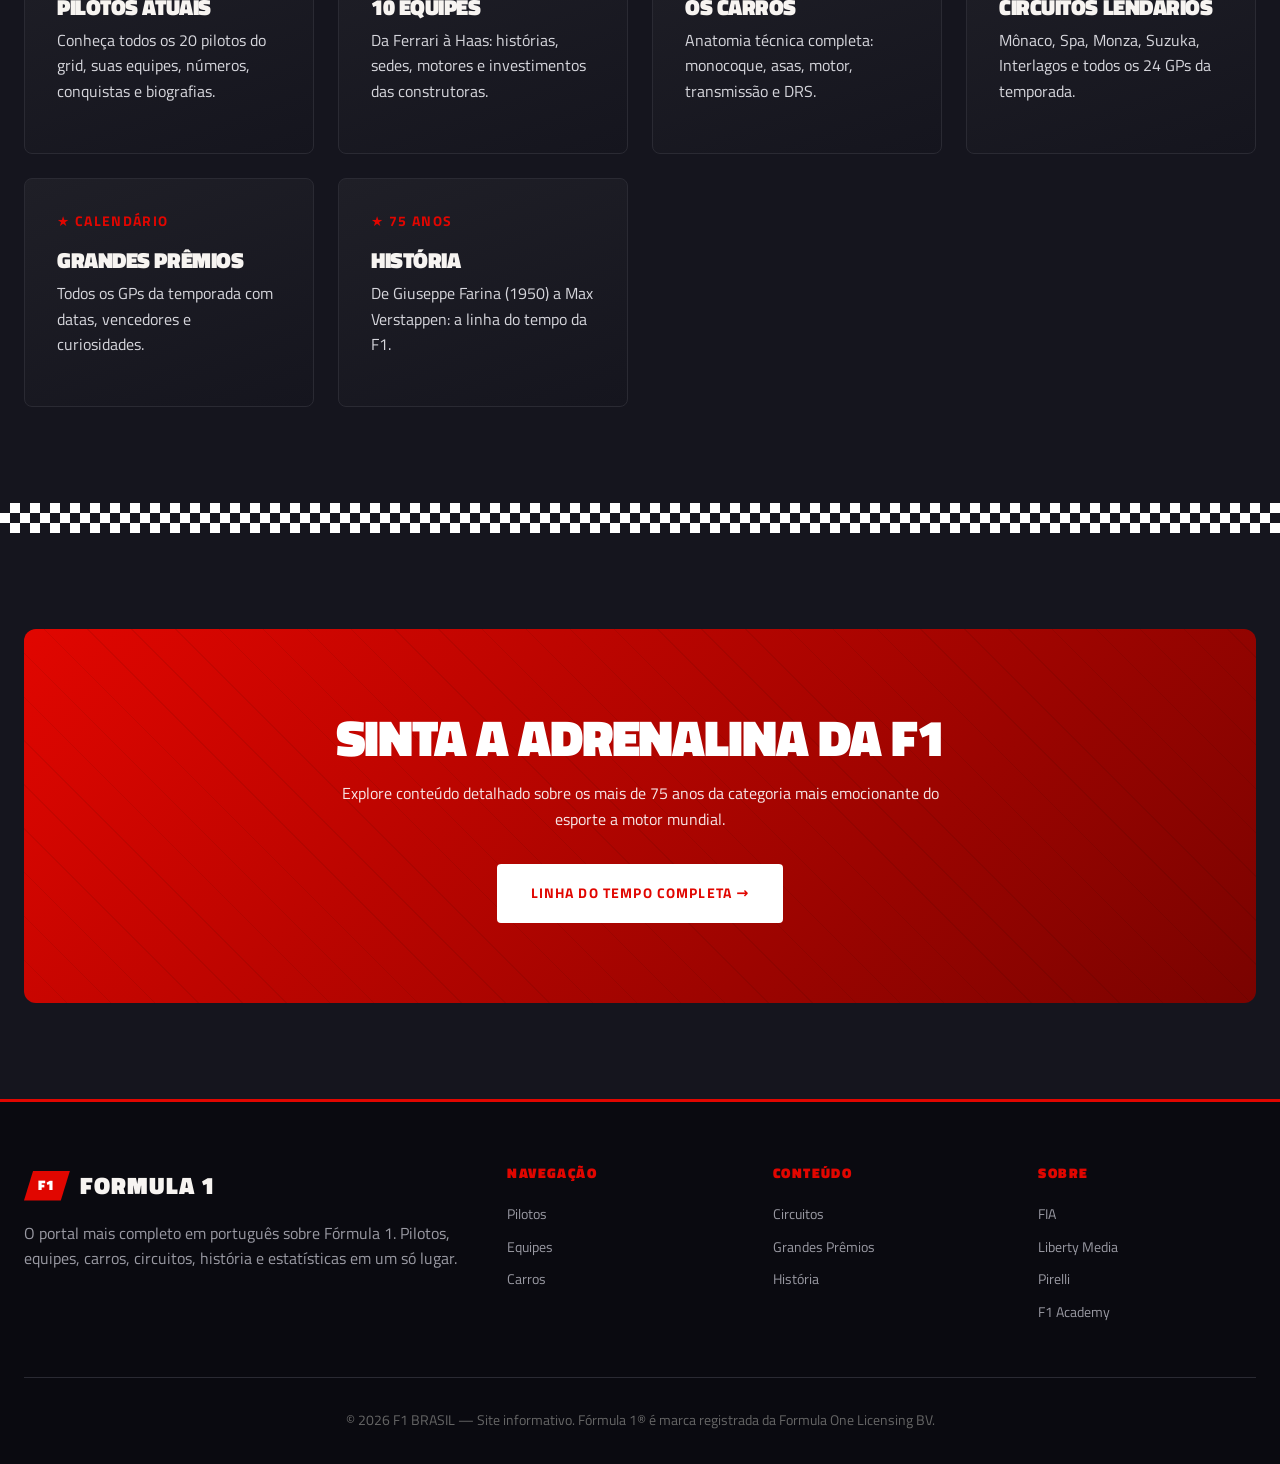
==== commit 7ce22e57: "Botão bem-vindo" ====
--- a/Projeto Fórmula 1 (com php)/Projeto Fórmula 1 (com php)/index.html
+++ b/Projeto Fórmula 1 (com php)/Projeto Fórmula 1 (com php)/index.html
@@ -37,7 +37,7 @@
 
 
 <div style="display:flex;justify-content:center; padding: 1.5rem 1rem 0;">
-  <button type="button" id="botao-clique" class="btn btn-primary btn-callout">Clique aqui</button>
+  <button type="button" id="botao-clique" class="btn btn-primary btn-callout">Bem-vindo</button>
 </div>
 
 <header class="hero">
